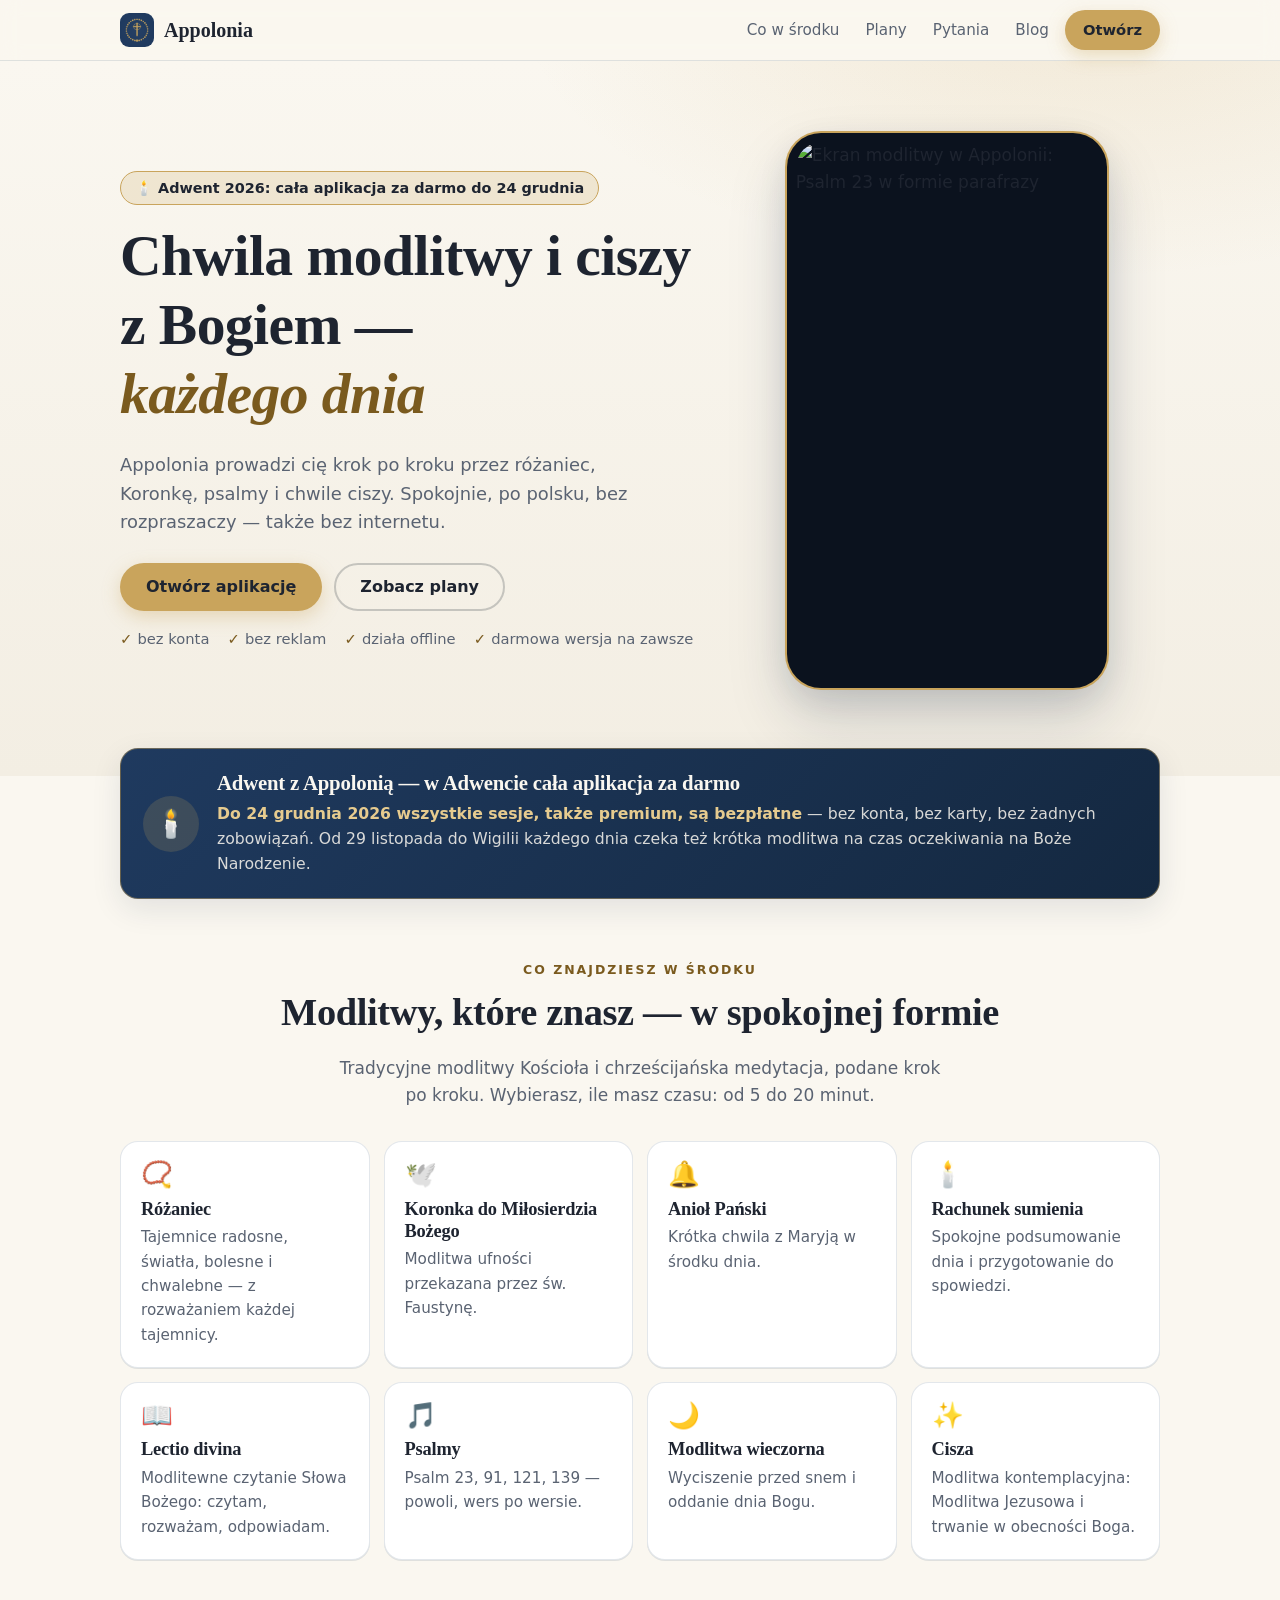
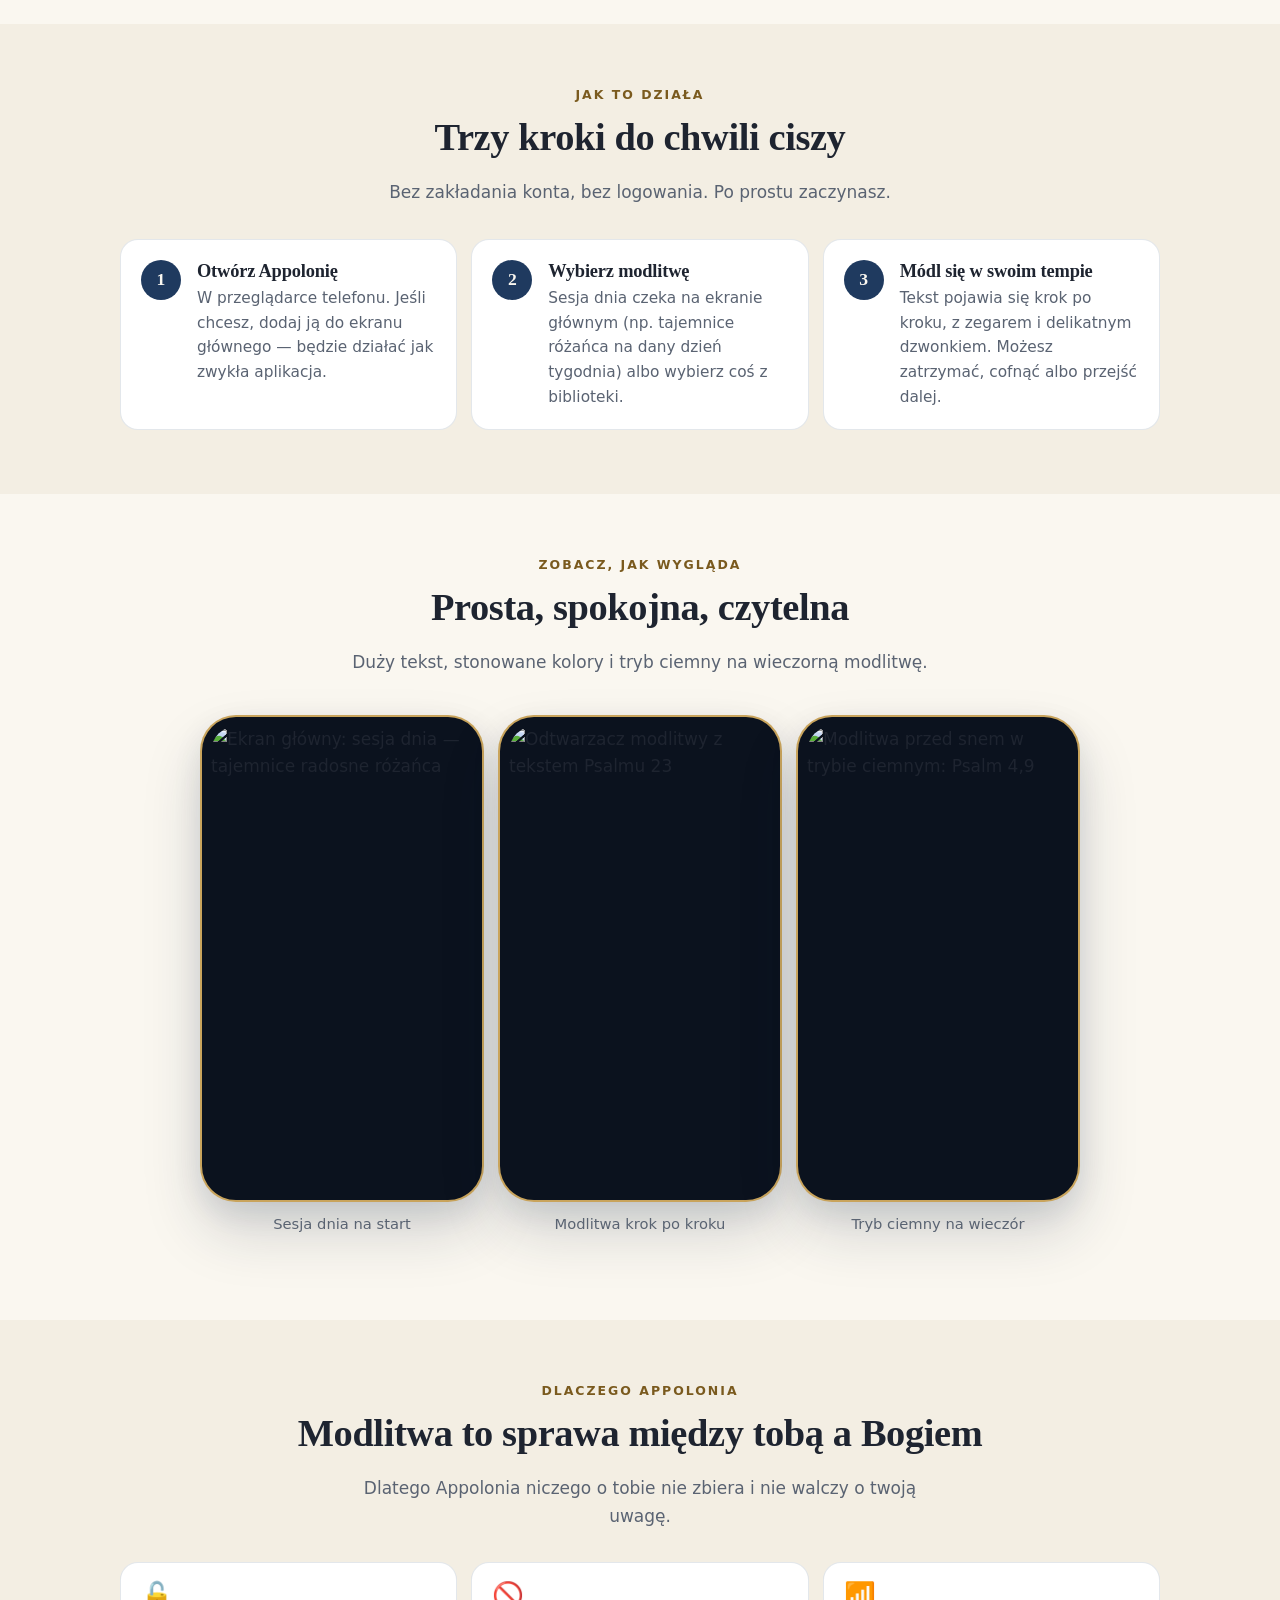
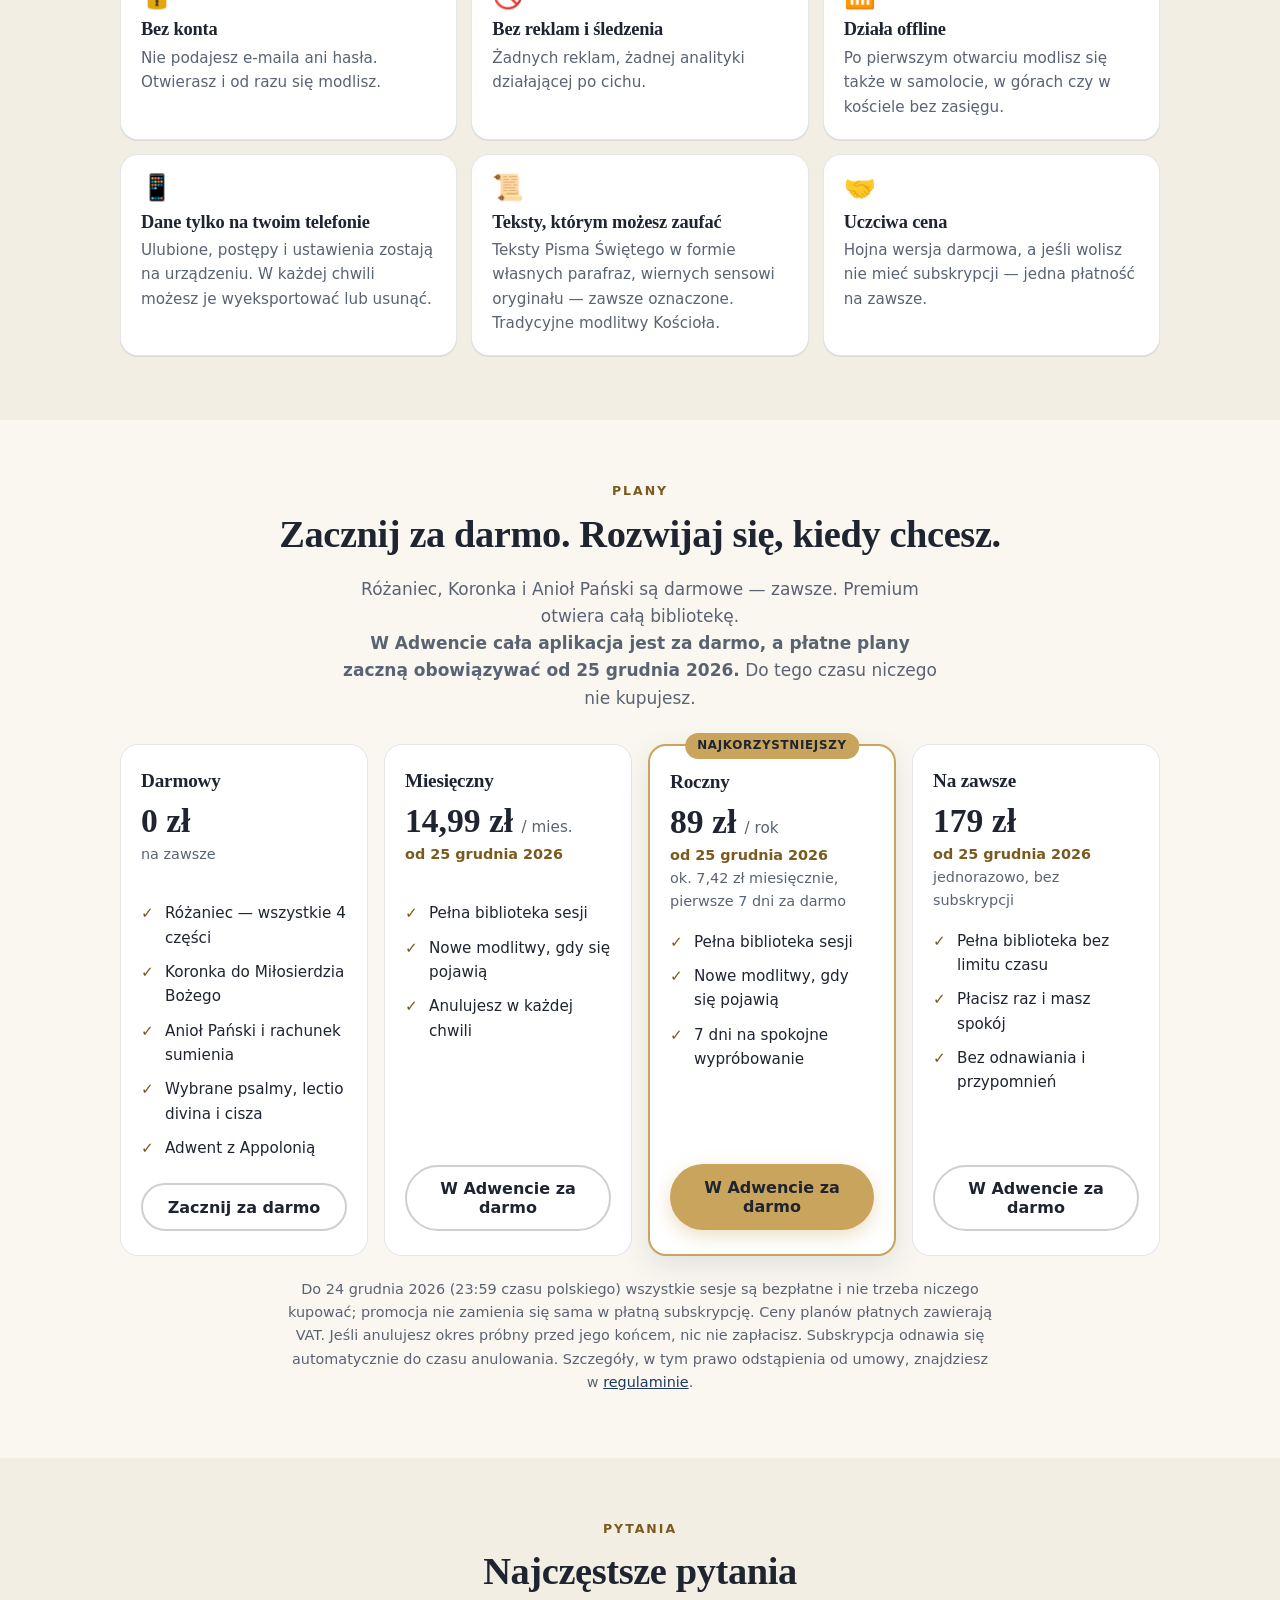
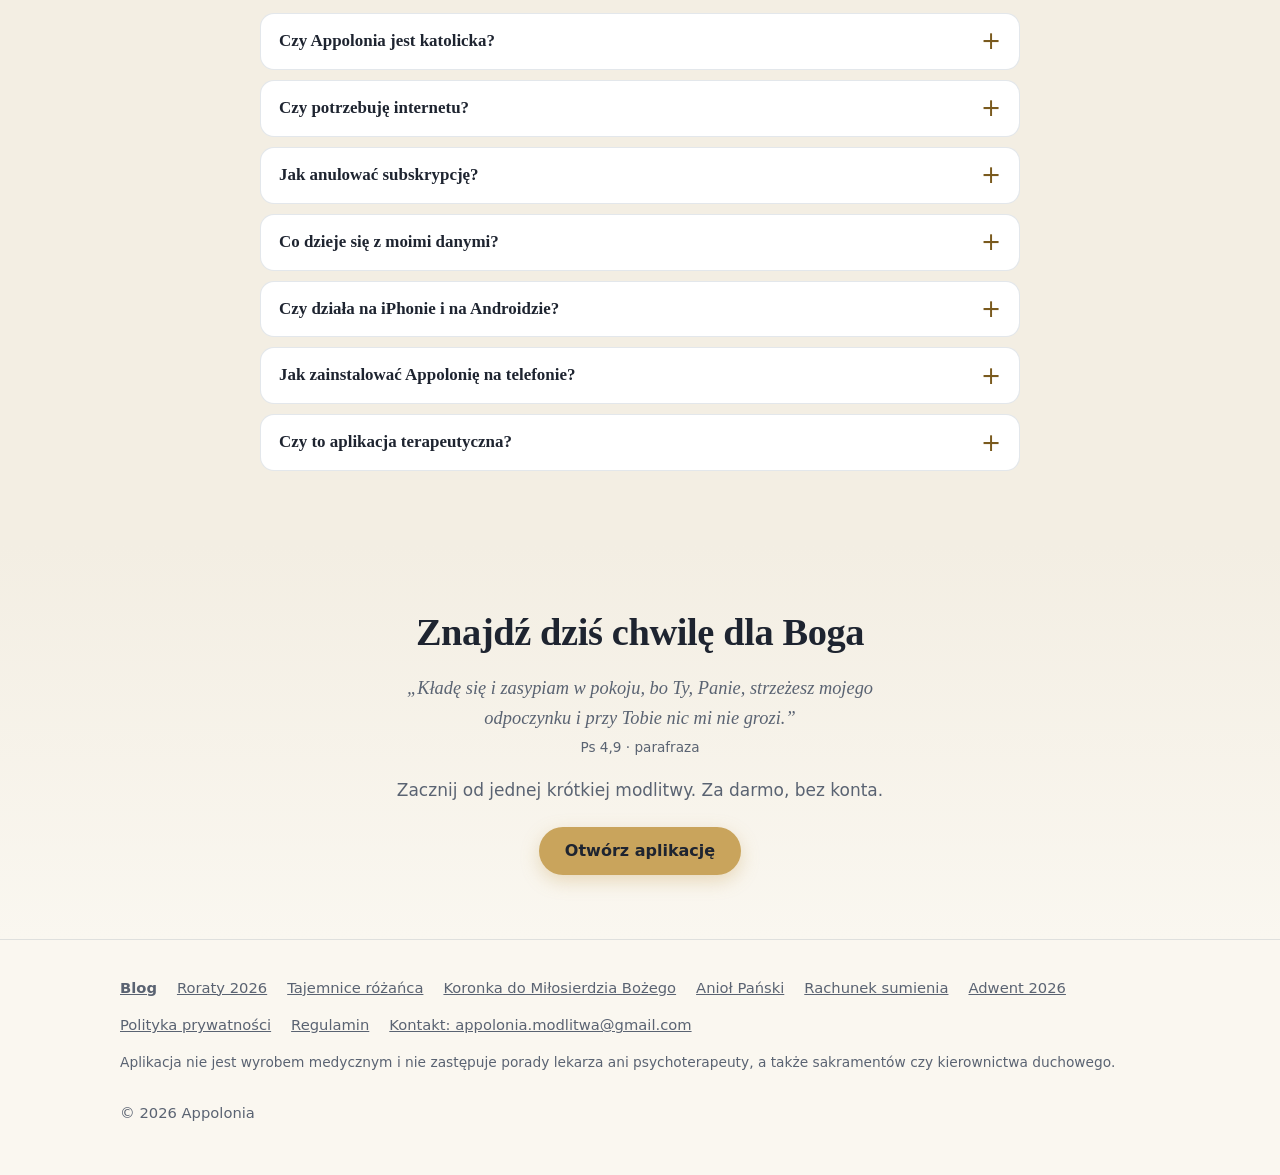
==== site/index.html @ 5b20d832 "Add files via upload" ====
<!doctype html>
<html lang="pl">
<head>
<meta charset="utf-8">
<script>
  /* Adres aplikacji. Na produkcji aplikacja leży w katalogu głównym, a strona w /site/. */
  const APP_URL = '../index.html';
</script>
<meta name="viewport" content="width=device-width, initial-scale=1, viewport-fit=cover">
<title>Appolonia — modlitwa i chwila ciszy z Bogiem</title>
<meta name="description" content="Appolonia prowadzi cię krok po kroku przez różaniec, Koronkę do Miłosierdzia Bożego, psalmy i chwile ciszy. W Adwencie cała aplikacja za darmo. Po polsku, bez konta, bez reklam, także offline.">
<!-- https://zavattaro.github.io/appolonia/site = publiczny adres katalogu site/ (bez końcowego „/”), np. https://appolonia.app/site — podmień: python3 scripts/set_base_url.py https://… -->
<link rel="canonical" href="https://zavattaro.github.io/appolonia/site/">
<meta name="theme-color" content="#1F3A5F" media="(prefers-color-scheme: light)">
<meta name="theme-color" content="#10161F" media="(prefers-color-scheme: dark)">
<meta name="color-scheme" content="light dark">
<meta property="og:type" content="website">
<meta property="og:url" content="https://zavattaro.github.io/appolonia/site/">
<meta property="og:locale" content="pl_PL">
<meta property="og:site_name" content="Appolonia">
<meta property="og:title" content="Appolonia — chwila modlitwy i ciszy z Bogiem, każdego dnia">
<meta property="og:description" content="Prowadzona modlitwa po polsku: różaniec, Koronka, Anioł Pański, psalmy i cisza. Bez konta, bez reklam, także offline.">
<meta property="og:image" content="https://zavattaro.github.io/appolonia/site/screenshots/og.png">
<meta property="og:image:width" content="1200">
<meta property="og:image:height" content="630">
<meta property="og:image:alt" content="Appolonia — ekran modlitwy z Psalmem 23">
<meta name="twitter:card" content="summary_large_image">
<link rel="icon" type="image/png" sizes="192x192" href="../icons/icon-192.png">
<link rel="apple-touch-icon" href="../icons/apple-touch-icon.png">
<script type="application/ld+json">
{
  "@context": "https://schema.org",
  "@type": "SoftwareApplication",
  "name": "Appolonia",
  "description": "Prowadzona modlitwa katolicka po polsku: różaniec, Koronka do Miłosierdzia Bożego, Anioł Pański, rachunek sumienia, psalmy i cisza. Bez konta, bez reklam, także offline.",
  "applicationCategory": "LifestyleApplication",
  "operatingSystem": "Android, iOS, Windows, macOS (przeglądarka internetowa)",
  "inLanguage": "pl",
  "url": "https://zavattaro.github.io/appolonia/site/",
  "image": "https://zavattaro.github.io/appolonia/site/screenshots/og.png",
  "offers": {
    "@type": "Offer",
    "price": "0",
    "priceCurrency": "PLN",
    "description": "Adwent za darmo: cała aplikacja bezpłatnie do 24 grudnia 2026 r. Wersja darmowa pozostaje bezpłatna także później.",
    "availability": "https://schema.org/InStock",
    "url": "https://zavattaro.github.io/appolonia/site/"
  }
}
</script>
<style>
:root{
  --primary:#1F3A5F; --primary-dark:#142840; --accent:#C9A45C; --accent-ink:#7A5A1E;
  --bg:#FAF7F0; --bg-alt:#F3EEE3; --surface:#FFFFFF; --text:#1E2430; --muted:#5A6372;
  --line:rgba(31,58,95,.12); --shadow:0 10px 30px rgba(20,40,64,.10);
  --on-primary:#FAF7F0; --btn-text:#1E2430;
  --serif:Georgia,'Iowan Old Style','Palatino Linotype',Palatino,'Book Antiqua','Times New Roman',serif;
  --sans:system-ui,-apple-system,'Segoe UI',Roboto,'Helvetica Neue',Arial,sans-serif;
  --r:18px; --max:1080px;
}
@media (prefers-color-scheme: dark){
  :root{
    --primary:#8FB0D9; --primary-dark:#0E1A2B; --accent:#D9B977; --accent-ink:#D9B977;
    --bg:#10161F; --bg-alt:#141C27; --surface:#1A2330; --text:#ECE8DF; --muted:#A9B1BD;
    --line:rgba(236,232,223,.10); --shadow:0 10px 30px rgba(0,0,0,.35);
    --on-primary:#ECE8DF; --btn-text:#10161F;
  }
}
*,*::before,*::after{box-sizing:border-box}
html{-webkit-text-size-adjust:100%;scroll-behavior:smooth}
@media (prefers-reduced-motion: reduce){html{scroll-behavior:auto}}
body{margin:0;background:var(--bg);color:var(--text);font:17px/1.6 var(--sans);overflow-x:hidden}
img{max-width:100%;height:auto;display:block}
a{color:var(--primary)}
h1,h2,h3{font-family:var(--serif);font-weight:700;line-height:1.2;margin:0 0 .5em;letter-spacing:-.01em}
h2{font-size:clamp(1.7rem,4.6vw,2.4rem);text-align:center}
p{margin:0 0 1em}
.wrap{max-width:var(--max);margin:0 auto;padding:0 20px}
.eyebrow{font:600 .78rem/1.2 var(--sans);letter-spacing:.16em;text-transform:uppercase;color:var(--accent-ink);text-align:center;margin-bottom:.7rem}
.lead{color:var(--muted);text-align:center;max-width:38rem;margin:0 auto 2rem}
section{padding:64px 0}
.alt{background:var(--bg-alt)}
.skip{position:absolute;left:-9999px}
.skip:focus{left:12px;top:12px;z-index:9;background:var(--surface);padding:8px 12px;border-radius:8px}
:focus-visible{outline:3px solid var(--accent);outline-offset:3px}

/* nagłówek */
.top{position:sticky;top:0;z-index:5;background:color-mix(in srgb,var(--bg) 88%,transparent);backdrop-filter:saturate(1.2) blur(10px);-webkit-backdrop-filter:blur(10px);border-bottom:1px solid var(--line)}
.top .wrap{display:flex;align-items:center;justify-content:space-between;height:60px;gap:12px}
.brand{display:flex;align-items:center;gap:10px;text-decoration:none;color:var(--text);font:700 1.25rem var(--serif)}
.brand img{width:34px;height:34px;border-radius:9px}
.top nav{display:flex;gap:6px;align-items:center}
.top nav a.link{display:none;text-decoration:none;color:var(--muted);font-size:.95rem;padding:8px 10px}
.top nav a.link:hover{color:var(--text)}
@media (min-width:760px){.top nav a.link{display:inline-block}}

/* przyciski */
.btn{display:inline-flex;align-items:center;justify-content:center;text-align:center;gap:8px;min-height:48px;padding:12px 24px;border-radius:999px;font:600 1rem/1.2 var(--sans);text-decoration:none;border:2px solid transparent;transition:transform .15s ease,box-shadow .15s ease;cursor:pointer}
.btn:hover{transform:translateY(-1px)}
.btn-gold{background:var(--accent);color:var(--btn-text);box-shadow:0 6px 18px rgba(201,164,92,.35)}
.btn-ghost{background:transparent;color:var(--text);border-color:color-mix(in srgb,var(--text) 22%,transparent)}
.btn-sm{min-height:40px;padding:8px 16px;font-size:.92rem}
.btn-block{width:100%}

/* hero */
.hero{padding:40px 0 56px;background:
  radial-gradient(60rem 30rem at 85% -10%,color-mix(in srgb,var(--accent) 18%,transparent),transparent 60%),
  linear-gradient(180deg,var(--bg) 0%,var(--bg-alt) 100%)}
.hero .wrap{display:grid;gap:36px;align-items:center}
.hero h1{font-size:clamp(2.1rem,7.4vw,3.6rem);margin-bottom:.4em}
.hero h1 em{font-style:italic;color:var(--accent-ink);font-weight:700}
.hero p.sub{font-size:1.12rem;color:var(--muted);max-width:34rem}
.cta{display:flex;flex-wrap:wrap;gap:12px;margin:1.6rem 0 1rem}
.trust{display:flex;flex-wrap:wrap;gap:6px 18px;padding:0;margin:0;list-style:none;color:var(--muted);font-size:.92rem}
.trust li::before{content:"✓ ";color:var(--accent-ink);font-weight:700}
.phone{border-radius:34px;padding:9px;background:#0B121E;box-shadow:0 0 0 2px var(--accent),var(--shadow),0 30px 60px rgba(20,40,64,.18);max-width:290px;margin:0 auto}
.phone img{border-radius:26px;width:100%}
@media (min-width:860px){
  .hero{padding:72px 0 88px}
  .hero .wrap{grid-template-columns:1.15fr .85fr}
  .phone{max-width:320px}
}

/* adwent */
.advent{padding:0;margin-top:-28px;position:relative;z-index:1}
.advent .card{display:flex;gap:18px;align-items:center;background:linear-gradient(135deg,#1F3A5F,#142840);color:#FAF7F0;border-radius:var(--r);padding:22px 22px;box-shadow:var(--shadow);border:1px solid rgba(201,164,92,.45)}
.advent .ic{flex:0 0 auto;width:56px;height:56px;border-radius:50%;display:grid;place-items:center;background:rgba(201,164,92,.18);font-size:1.7rem}
.advent h2{font-size:1.3rem;text-align:left;margin:0 0 .25em;color:#FAF7F0}
.advent p{margin:0;color:rgba(250,247,240,.85);font-size:.98rem}
.advent strong{color:#E6CB8F}
.promo-strip{display:inline-block;margin:0 0 1rem;padding:6px 14px;border-radius:999px;background:color-mix(in srgb,var(--accent) 20%,transparent);border:1px solid var(--accent);color:var(--text);font:600 .9rem/1.4 var(--sans)}
.blog-links{display:flex;flex-wrap:wrap;gap:8px 20px}
.per.soon{color:var(--accent-ink);font-weight:600}

/* treści */
.grid{display:grid;gap:14px;grid-template-columns:1fr}
@media (min-width:560px){.grid.c2{grid-template-columns:1fr 1fr}}
@media (min-width:900px){.grid.c4{grid-template-columns:repeat(4,1fr)}.grid.c3{grid-template-columns:repeat(3,1fr)}}
@media (min-width:560px) and (max-width:899px){.grid.c4{grid-template-columns:1fr 1fr}.grid.c3{grid-template-columns:1fr 1fr}}
@media (max-width:559px){.grid.c4{grid-template-columns:1fr 1fr;gap:10px}.grid.c4 .tile{padding:16px 14px}.grid.c4 .tile h3{font-size:1.02rem}.grid.c4 .tile p{font-size:.88rem}}
@media (max-width:339px){.grid.c4{grid-template-columns:1fr}}
.tile{background:var(--surface);border:1px solid var(--line);border-radius:var(--r);padding:20px;box-shadow:0 1px 0 var(--line)}
.tile .e{font-size:1.6rem;line-height:1;display:block;margin-bottom:10px}
.tile h3{font-size:1.15rem;margin-bottom:.3em}
.tile p{color:var(--muted);font-size:.95rem;margin:0}

/* kroki */
.steps{counter-reset:s;list-style:none;padding:0;margin:0}
.steps li{position:relative;padding:20px 20px 20px 76px;background:var(--surface);border:1px solid var(--line);border-radius:var(--r)}
.steps li::before{counter-increment:s;content:counter(s);position:absolute;left:20px;top:20px;width:40px;height:40px;border-radius:50%;display:grid;place-items:center;background:var(--primary);color:var(--bg);font:700 1.1rem var(--serif)}
.steps h3{font-size:1.15rem;margin-bottom:.25em}
.steps p{margin:0;color:var(--muted);font-size:.96rem}

/* galeria */
.shots{display:flex;gap:18px;overflow-x:auto;scroll-snap-type:x mandatory;padding:8px 4px 20px;margin:0 -20px;padding-left:20px;padding-right:20px;-webkit-overflow-scrolling:touch}
.shots figure{flex:0 0 72%;max-width:280px;margin:0;scroll-snap-align:center}
.shots .phone{max-width:none}
.shots figcaption{text-align:center;color:var(--muted);font-size:.92rem;margin-top:12px}
@media (min-width:860px){.shots{justify-content:center;overflow:visible}.shots figure{flex:0 0 280px}}

/* plany */
.plans{display:grid;gap:16px;grid-template-columns:1fr;align-items:stretch}
@media (min-width:640px){.plans{grid-template-columns:1fr 1fr}}
@media (min-width:1000px){.plans{grid-template-columns:repeat(4,1fr)}}
.plan{position:relative;display:flex;flex-direction:column;background:var(--surface);border:1px solid var(--line);border-radius:var(--r);padding:24px 20px}
.plan.best{border:2px solid var(--accent);box-shadow:var(--shadow)}
.badge{position:absolute;top:-13px;left:50%;transform:translateX(-50%);background:var(--accent);color:var(--btn-text);font:700 .74rem/1 var(--sans);letter-spacing:.06em;text-transform:uppercase;padding:7px 12px;border-radius:999px;white-space:nowrap}
.plan h3{font-size:1.2rem;margin-bottom:.4em}
.price{font:700 2.1rem/1.1 var(--serif);margin:.1em 0}
.price small{font:500 .95rem var(--sans);color:var(--muted)}
.per{color:var(--muted);font-size:.9rem;min-height:1.4em;margin-bottom:.8em}
@media (min-width:1000px){.per{min-height:2.9em}}
.plan ul{list-style:none;padding:0;margin:0 0 1.2em;font-size:.95rem;flex:1}
.plan li{padding:5px 0 5px 24px;position:relative}
.plan li::before{content:"✓";position:absolute;left:0;color:var(--accent-ink);font-weight:700}
.note{text-align:center;color:var(--muted);font-size:.9rem;max-width:44rem;margin:22px auto 0}

/* FAQ */
.faq{max-width:760px;margin:0 auto}
.faq details{background:var(--surface);border:1px solid var(--line);border-radius:14px;margin-bottom:10px}
.faq summary{cursor:pointer;list-style:none;padding:16px 48px 16px 18px;font:700 1.06rem/1.35 var(--serif);position:relative;min-height:48px}
.faq summary::-webkit-details-marker{display:none}
.faq summary::after{content:"+";position:absolute;right:18px;top:50%;transform:translateY(-50%);font:400 1.5rem var(--sans);color:var(--accent-ink)}
.faq details[open] summary::after{content:"–"}
.faq .a{padding:0 18px 16px;color:var(--muted)}
.faq .a p:last-child{margin-bottom:0}
.faq ol{padding-left:1.2em;margin:.3em 0 .8em}
.faq h4{margin:.6em 0 .2em;color:var(--text);font:600 .98rem var(--sans)}

/* zakończenie */
.final{text-align:center;background:linear-gradient(180deg,var(--bg-alt),var(--bg))}
.final p{color:var(--muted);max-width:32rem;margin:0 auto 1.4rem}
.verse{font:italic 1.15rem/1.6 var(--serif);color:var(--text);max-width:34rem;margin:0 auto 1.6rem}
.verse cite{display:block;font:normal .85rem var(--sans);color:var(--muted);margin-top:.4em}

footer{border-top:1px solid var(--line);padding:36px 0 calc(36px + env(safe-area-inset-bottom));font-size:.92rem;color:var(--muted)}
footer .wrap{display:grid;gap:14px}
footer nav{display:flex;flex-wrap:wrap;gap:8px 20px}
footer a{color:var(--muted)}
footer .med{font-size:.86rem}
</style>
</head>
<body>
<a class="skip" href="#main">Przejdź do treści</a>

<header class="top">
  <div class="wrap">
    <a class="brand" href="#top" aria-label="Appolonia — początek strony"><img src="../icons/icon-192.png" alt="" width="34" height="34">Appolonia</a>
    <nav aria-label="Nawigacja">
      <a class="link" href="#co-w-srodku">Co w środku</a>
      <a class="link" href="#plany">Plany</a>
      <a class="link" href="#pytania">Pytania</a>
      <a class="link" href="blog/index.html">Blog</a>
      <a class="btn btn-gold btn-sm" data-app href="../index.html">Otwórz</a>
    </nav>
  </div>
</header>

<main id="main">
  <section class="hero" id="top">
    <div class="wrap">
      <div>
        <p class="promo-strip">🕯️ Adwent 2026: cała aplikacja za darmo do 24 grudnia</p>
        <h1>Chwila modlitwy i&nbsp;ciszy z&nbsp;Bogiem — <em>każdego&nbsp;dnia</em></h1>
        <p class="sub">Appolonia prowadzi cię krok po kroku przez różaniec, Koronkę, psalmy i&nbsp;chwile ciszy. Spokojnie, po polsku, bez rozpraszaczy — także bez internetu.</p>
        <div class="cta">
          <a class="btn btn-gold" data-app href="../index.html">Otwórz aplikację</a>
          <a class="btn btn-ghost" href="#plany">Zobacz plany</a>
        </div>
        <ul class="trust">
          <li>bez konta</li><li>bez reklam</li><li>działa offline</li><li>darmowa wersja na zawsze</li>
        </ul>
      </div>
      <div class="phone"><img src="screenshots/phone-3-player.png" width="720" height="1280" alt="Ekran modlitwy w Appolonii: Psalm 23 w formie parafrazy" fetchpriority="high"></div>
    </div>
  </section>

  <section class="advent" aria-labelledby="adwent-h">
    <div class="wrap">
      <div class="card">
        <div class="ic" aria-hidden="true">🕯️</div>
        <div>
          <h2 id="adwent-h">Adwent z Appolonią — w Adwencie cała aplikacja za darmo</h2>
          <p><strong>Do 24 grudnia 2026 wszystkie sesje, także premium, są bezpłatne</strong> — bez konta, bez karty, bez żadnych zobowiązań. Od 29 listopada do Wigilii każdego dnia czeka też krótka modlitwa na czas oczekiwania na Boże Narodzenie.</p>
        </div>
      </div>
    </div>
  </section>

  <section id="co-w-srodku" aria-labelledby="inside-h">
    <div class="wrap">
      <div class="eyebrow">Co znajdziesz w środku</div>
      <h2 id="inside-h">Modlitwy, które znasz —&nbsp;w&nbsp;spokojnej formie</h2>
      <p class="lead">Tradycyjne modlitwy Kościoła i chrześcijańska medytacja, podane krok po kroku. Wybierasz, ile masz czasu: od 5 do 20 minut.</p>
      <div class="grid c4">
        <div class="tile"><span class="e" aria-hidden="true">📿</span><h3>Różaniec</h3><p>Tajemnice radosne, światła, bolesne i chwalebne — z rozważaniem każdej tajemnicy.</p></div>
        <div class="tile"><span class="e" aria-hidden="true">🕊️</span><h3>Koronka do Miłosierdzia Bożego</h3><p>Modlitwa ufności przekazana przez św. Faustynę.</p></div>
        <div class="tile"><span class="e" aria-hidden="true">🔔</span><h3>Anioł Pański</h3><p>Krótka chwila z Maryją w środku dnia.</p></div>
        <div class="tile"><span class="e" aria-hidden="true">🕯️</span><h3>Rachunek sumienia</h3><p>Spokojne podsumowanie dnia i przygotowanie do spowiedzi.</p></div>
        <div class="tile"><span class="e" aria-hidden="true">📖</span><h3>Lectio divina</h3><p>Modlitewne czytanie Słowa Bożego: czytam, rozważam, odpowiadam.</p></div>
        <div class="tile"><span class="e" aria-hidden="true">🎵</span><h3>Psalmy</h3><p>Psalm 23, 91, 121, 139 — powoli, wers po wersie.</p></div>
        <div class="tile"><span class="e" aria-hidden="true">🌙</span><h3>Modlitwa wieczorna</h3><p>Wyciszenie przed snem i oddanie dnia Bogu.</p></div>
        <div class="tile"><span class="e" aria-hidden="true">✨</span><h3>Cisza</h3><p>Modlitwa kontemplacyjna: Modlitwa Jezusowa i trwanie w obecności Boga.</p></div>
      </div>
    </div>
  </section>

  <section class="alt" aria-labelledby="how-h">
    <div class="wrap">
      <div class="eyebrow">Jak to działa</div>
      <h2 id="how-h">Trzy kroki do chwili ciszy</h2>
      <p class="lead">Bez zakładania konta, bez logowania. Po prostu zaczynasz.</p>
      <ol class="steps grid c3">
        <li><h3>Otwórz Appolonię</h3><p>W przeglądarce telefonu. Jeśli chcesz, dodaj ją do ekranu głównego — będzie działać jak zwykła aplikacja.</p></li>
        <li><h3>Wybierz modlitwę</h3><p>Sesja dnia czeka na ekranie głównym (np. tajemnice różańca na dany dzień tygodnia) albo wybierz coś z biblioteki.</p></li>
        <li><h3>Módl się w swoim tempie</h3><p>Tekst pojawia się krok po kroku, z zegarem i delikatnym dzwonkiem. Możesz zatrzymać, cofnąć albo przejść dalej.</p></li>
      </ol>
    </div>
  </section>

  <section aria-labelledby="shots-h">
    <div class="wrap">
      <div class="eyebrow">Zobacz, jak wygląda</div>
      <h2 id="shots-h">Prosta, spokojna, czytelna</h2>
      <p class="lead">Duży tekst, stonowane kolory i tryb ciemny na wieczorną modlitwę.</p>
      <div class="shots">
        <figure><div class="phone"><img src="screenshots/phone-1-home.png" width="720" height="1280" loading="lazy" alt="Ekran główny: sesja dnia — tajemnice radosne różańca"></div><figcaption>Sesja dnia na start</figcaption></figure>
        <figure><div class="phone"><img src="screenshots/phone-3-player.png" width="720" height="1280" loading="lazy" alt="Odtwarzacz modlitwy z tekstem Psalmu 23"></div><figcaption>Modlitwa krok po kroku</figcaption></figure>
        <figure><div class="phone"><img src="screenshots/phone-5-player-dark.png" width="720" height="1280" loading="lazy" alt="Modlitwa przed snem w trybie ciemnym: Psalm 4,9"></div><figcaption>Tryb ciemny na wieczór</figcaption></figure>
      </div>
    </div>
  </section>

  <section class="alt" aria-labelledby="why-h">
    <div class="wrap">
      <div class="eyebrow">Dlaczego Appolonia</div>
      <h2 id="why-h">Modlitwa to sprawa między tobą a&nbsp;Bogiem</h2>
      <p class="lead">Dlatego Appolonia niczego o tobie nie zbiera i nie walczy o twoją uwagę.</p>
      <div class="grid c3">
        <div class="tile"><span class="e" aria-hidden="true">🔓</span><h3>Bez konta</h3><p>Nie podajesz e-maila ani hasła. Otwierasz i od razu się modlisz.</p></div>
        <div class="tile"><span class="e" aria-hidden="true">🚫</span><h3>Bez reklam i śledzenia</h3><p>Żadnych reklam, żadnej analityki działającej po cichu.</p></div>
        <div class="tile"><span class="e" aria-hidden="true">📶</span><h3>Działa offline</h3><p>Po pierwszym otwarciu modlisz się także w samolocie, w górach czy w kościele bez zasięgu.</p></div>
        <div class="tile"><span class="e" aria-hidden="true">📱</span><h3>Dane tylko na twoim telefonie</h3><p>Ulubione, postępy i ustawienia zostają na urządzeniu. W każdej chwili możesz je wyeksportować lub usunąć.</p></div>
        <div class="tile"><span class="e" aria-hidden="true">📜</span><h3>Teksty, którym możesz zaufać</h3><p>Teksty Pisma Świętego w formie własnych parafraz, wiernych sensowi oryginału — zawsze oznaczone. Tradycyjne modlitwy Kościoła.</p></div>
        <div class="tile"><span class="e" aria-hidden="true">🤝</span><h3>Uczciwa cena</h3><p>Hojna wersja darmowa, a jeśli wolisz nie mieć subskrypcji — jedna płatność na zawsze.</p></div>
      </div>
    </div>
  </section>

  <section id="plany" aria-labelledby="plans-h">
    <div class="wrap">
      <div class="eyebrow">Plany</div>
      <h2 id="plans-h">Zacznij za darmo. Rozwijaj się, kiedy chcesz.</h2>
      <p class="lead">Różaniec, Koronka i Anioł Pański są darmowe — zawsze. Premium otwiera całą bibliotekę.<br><strong>W Adwencie cała aplikacja jest za darmo, a płatne plany zaczną obowiązywać od 25 grudnia 2026.</strong> Do tego czasu niczego nie kupujesz.</p>
      <div class="plans">
        <div class="plan">
          <h3>Darmowy</h3>
          <div class="price">0 zł</div>
          <div class="per">na zawsze</div>
          <ul>
            <li>Różaniec — wszystkie 4 części</li>
            <li>Koronka do Miłosierdzia Bożego</li>
            <li>Anioł Pański i rachunek sumienia</li>
            <li>Wybrane psalmy, lectio divina i cisza</li>
            <li>Adwent z Appolonią</li>
          </ul>
          <a class="btn btn-ghost btn-block" data-app href="../index.html">Zacznij za darmo</a>
        </div>
        <div class="plan">
          <h3>Miesięczny</h3>
          <div class="price">14,99 zł <small>/ mies.</small></div>
          <div class="per soon">od 25 grudnia 2026</div>
          <ul>
            <li>Pełna biblioteka sesji</li>
            <li>Nowe modlitwy, gdy się pojawią</li>
            <li>Anulujesz w każdej chwili</li>
          </ul>
          <a class="btn btn-ghost btn-block" data-app href="../index.html">W Adwencie za darmo</a>
        </div>
        <div class="plan best">
          <span class="badge">Najkorzystniejszy</span>
          <h3>Roczny</h3>
          <div class="price">89 zł <small>/ rok</small></div>
          <div class="per soon">od 25 grudnia 2026<br><span style="font-weight:400;color:var(--muted)">ok. 7,42 zł miesięcznie, pierwsze 7 dni za darmo</span></div>
          <ul>
            <li>Pełna biblioteka sesji</li>
            <li>Nowe modlitwy, gdy się pojawią</li>
            <li>7 dni na spokojne wypróbowanie</li>
          </ul>
          <a class="btn btn-gold btn-block" data-app href="../index.html">W Adwencie za darmo</a>
        </div>
        <div class="plan">
          <h3>Na zawsze</h3>
          <div class="price">179 zł</div>
          <div class="per soon">od 25 grudnia 2026<br><span style="font-weight:400;color:var(--muted)">jednorazowo, bez subskrypcji</span></div>
          <ul>
            <li>Pełna biblioteka bez limitu czasu</li>
            <li>Płacisz raz i masz spokój</li>
            <li>Bez odnawiania i przypomnień</li>
          </ul>
          <a class="btn btn-ghost btn-block" data-app href="../index.html">W Adwencie za darmo</a>
        </div>
      </div>
      <p class="note">Do 24 grudnia 2026 (23:59 czasu polskiego) wszystkie sesje są bezpłatne i nie trzeba niczego kupować; promocja nie zamienia się sama w płatną subskrypcję. Ceny planów płatnych zawierają VAT. Jeśli anulujesz okres próbny przed jego końcem, nic nie zapłacisz. Subskrypcja odnawia się automatycznie do czasu anulowania. Szczegóły, w tym prawo odstąpienia od umowy, znajdziesz w <a href="../legal/terms.html">regulaminie</a>.</p>
    </div>
  </section>

  <section class="alt" id="pytania" aria-labelledby="faq-h">
    <div class="wrap">
      <div class="eyebrow">Pytania</div>
      <h2 id="faq-h">Najczęstsze pytania</h2>
      <div class="faq">
        <details>
          <summary>Czy Appolonia jest katolicka?</summary>
          <div class="a"><p>Tak. Appolonia opiera się na tradycyjnych modlitwach Kościoła katolickiego: różańcu, Koronce do Miłosierdzia Bożego, Aniele Pańskim, rachunku sumienia i lectio divina. Fragmenty biblijne to nasze własne parafrazy, wierne sensowi oryginału i zawsze oznaczone.</p><p>Appolonia pomaga w codziennej modlitwie, ale nie zastępuje Mszy Świętej, sakramentów ani kierownictwa duchowego.</p></div>
        </details>
        <details>
          <summary>Czy potrzebuję internetu?</summary>
          <div class="a"><p>Tylko przy pierwszym otwarciu. Potem Appolonia zapisuje się w pamięci telefonu i działa całkowicie offline — wszystkie modlitwy, dzwonki i zegar.</p></div>
        </details>
        <details>
          <summary>Jak anulować subskrypcję?</summary>
          <div class="a"><p>W każdej chwili, bez podawania powodu. Link do zarządzania subskrypcją znajdziesz w e-mailu z potwierdzeniem zakupu. Po anulowaniu zachowujesz dostęp do końca opłaconego okresu, a potem wracasz do wersji darmowej — twoje postępy i ulubione zostają.</p><p>Plan „Na zawsze” to jednorazowa płatność — nie ma czego anulować.</p></div>
        </details>
        <details>
          <summary>Co dzieje się z moimi danymi?</summary>
          <div class="a"><p>Nic nie opuszcza twojego telefonu. Nie zakładasz konta, nie wysyłamy twoich ulubionych, postępów ani ustawień na żaden serwer i nie używamy reklam ani śledzenia. W ustawieniach aplikacji możesz wyeksportować swoje dane albo usunąć je jednym przyciskiem. Więcej w <a href="../legal/privacy.html">polityce prywatności</a>.</p></div>
        </details>
        <details>
          <summary>Czy działa na iPhonie i na Androidzie?</summary>
          <div class="a"><p>Tak. Appolonia działa w przeglądarce na każdym nowoczesnym telefonie — iPhonie (Safari) i Androidzie (Chrome) — a także na tablecie i komputerze. Nie musisz niczego pobierać ze sklepu.</p></div>
        </details>
        <details>
          <summary>Jak zainstalować Appolonię na telefonie?</summary>
          <div class="a">
            <h4>Android (Chrome)</h4>
            <ol>
              <li>Otwórz Appolonię w Chrome.</li>
              <li>Stuknij menu <strong>⋮</strong> w prawym górnym rogu.</li>
              <li>Wybierz <strong>„Zainstaluj aplikację”</strong> lub <strong>„Dodaj do ekranu głównego”</strong>.</li>
            </ol>
            <h4>iPhone (Safari)</h4>
            <ol>
              <li>Otwórz Appolonię w Safari.</li>
              <li>Stuknij przycisk <strong>Udostępnij</strong> (kwadrat ze strzałką w górę).</li>
              <li>Przewiń w dół i wybierz <strong>„Do ekranu początkowego”</strong>, a potem <strong>„Dodaj”</strong>.</li>
            </ol>
            <p>Ikona Appolonii pojawi się obok innych aplikacji i otworzy się na pełnym ekranie, także bez internetu.</p>
          </div>
        </details>
        <details>
          <summary>Czy to aplikacja terapeutyczna?</summary>
          <div class="a"><p>Nie. Appolonia jest aplikacją do modlitwy o charakterze religijnym. Nie jest wyrobem medycznym i nie zastępuje porady lekarza ani psychoterapeuty. Jeśli przeżywasz trudny czas, porozmawiaj ze specjalistą lub zadzwoń pod bezpłatny numer 116 123.</p></div>
        </details>
      </div>
    </div>
  </section>

  <section class="final" aria-labelledby="final-h">
    <div class="wrap">
      <h2 id="final-h">Znajdź dziś chwilę dla Boga</h2>
      <p class="verse">„Kładę się i zasypiam w pokoju, bo Ty, Panie, strzeżesz mojego odpoczynku i przy Tobie nic mi nie grozi.”<cite>Ps 4,9 · parafraza</cite></p>
      <p>Zacznij od jednej krótkiej modlitwy. Za darmo, bez konta.</p>
      <a class="btn btn-gold" data-app href="../index.html">Otwórz aplikację</a>
    </div>
  </section>
</main>

<footer>
  <div class="wrap">
    <nav aria-label="Blog" class="blog-links">
      <a href="blog/index.html"><strong>Blog</strong></a>
      <a href="blog/roraty-2026.html">Roraty 2026</a>
      <a href="blog/tajemnice-rozanca.html">Tajemnice różańca</a>
      <a href="blog/koronka-do-milosierdzia-bozego.html">Koronka do Miłosierdzia Bożego</a>
      <a href="blog/aniol-panski.html">Anioł Pański</a>
      <a href="blog/rachunek-sumienia.html">Rachunek sumienia</a>
      <a href="blog/adwent-2026.html">Adwent 2026</a>
    </nav>
    <nav aria-label="Informacje prawne">
      <a href="../legal/privacy.html">Polityka prywatności</a>
      <a href="../legal/terms.html">Regulamin</a>
      <a href="mailto:appolonia.modlitwa@gmail.com">Kontakt: appolonia.modlitwa@gmail.com</a>
    </nav>
    <p class="med">Aplikacja nie jest wyrobem medycznym i nie zastępuje porady lekarza ani psychoterapeuty, a także sakramentów czy kierownictwa duchowego.</p>
    <p>© 2026 Appolonia</p>
  </div>
</footer>

<script>
  document.querySelectorAll('[data-app]').forEach(function (a) {
    a.setAttribute('href', APP_URL + (a.getAttribute('data-path') || ''));
  });
</script>
</body>
</html>
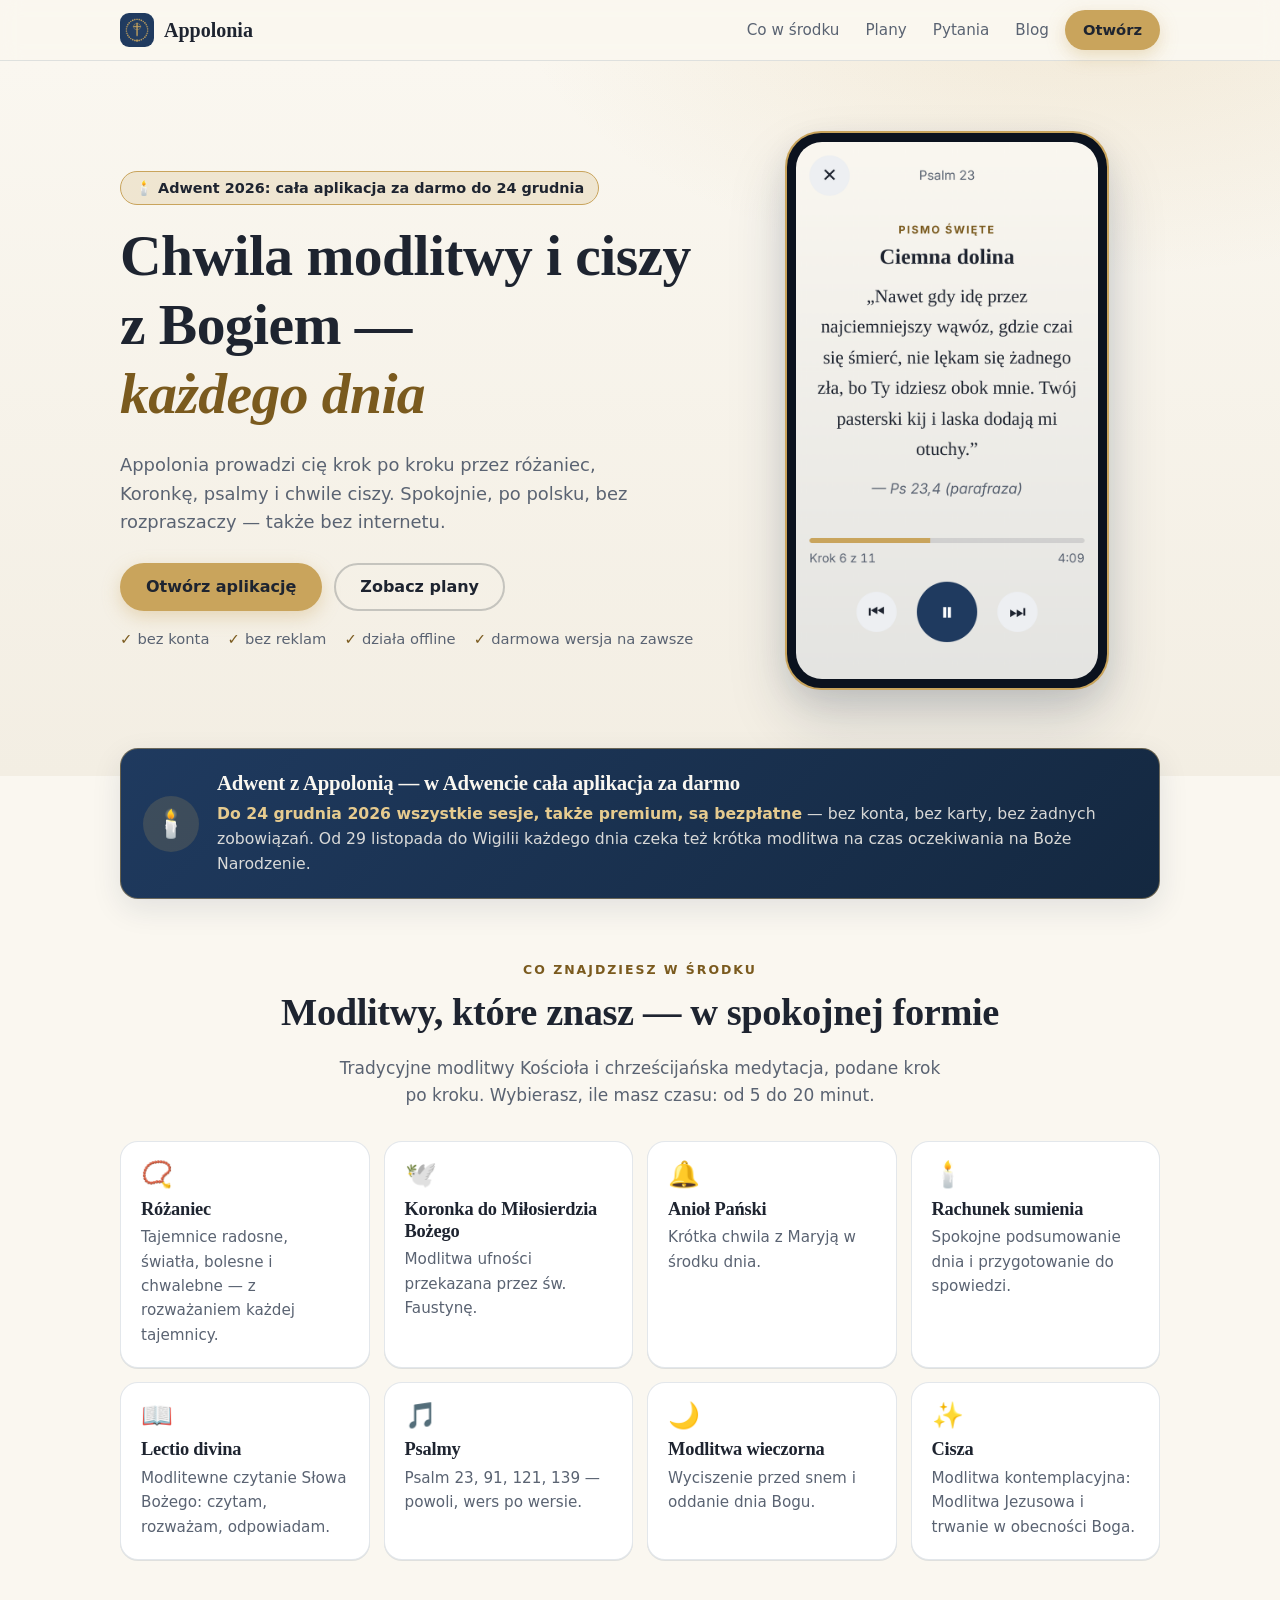
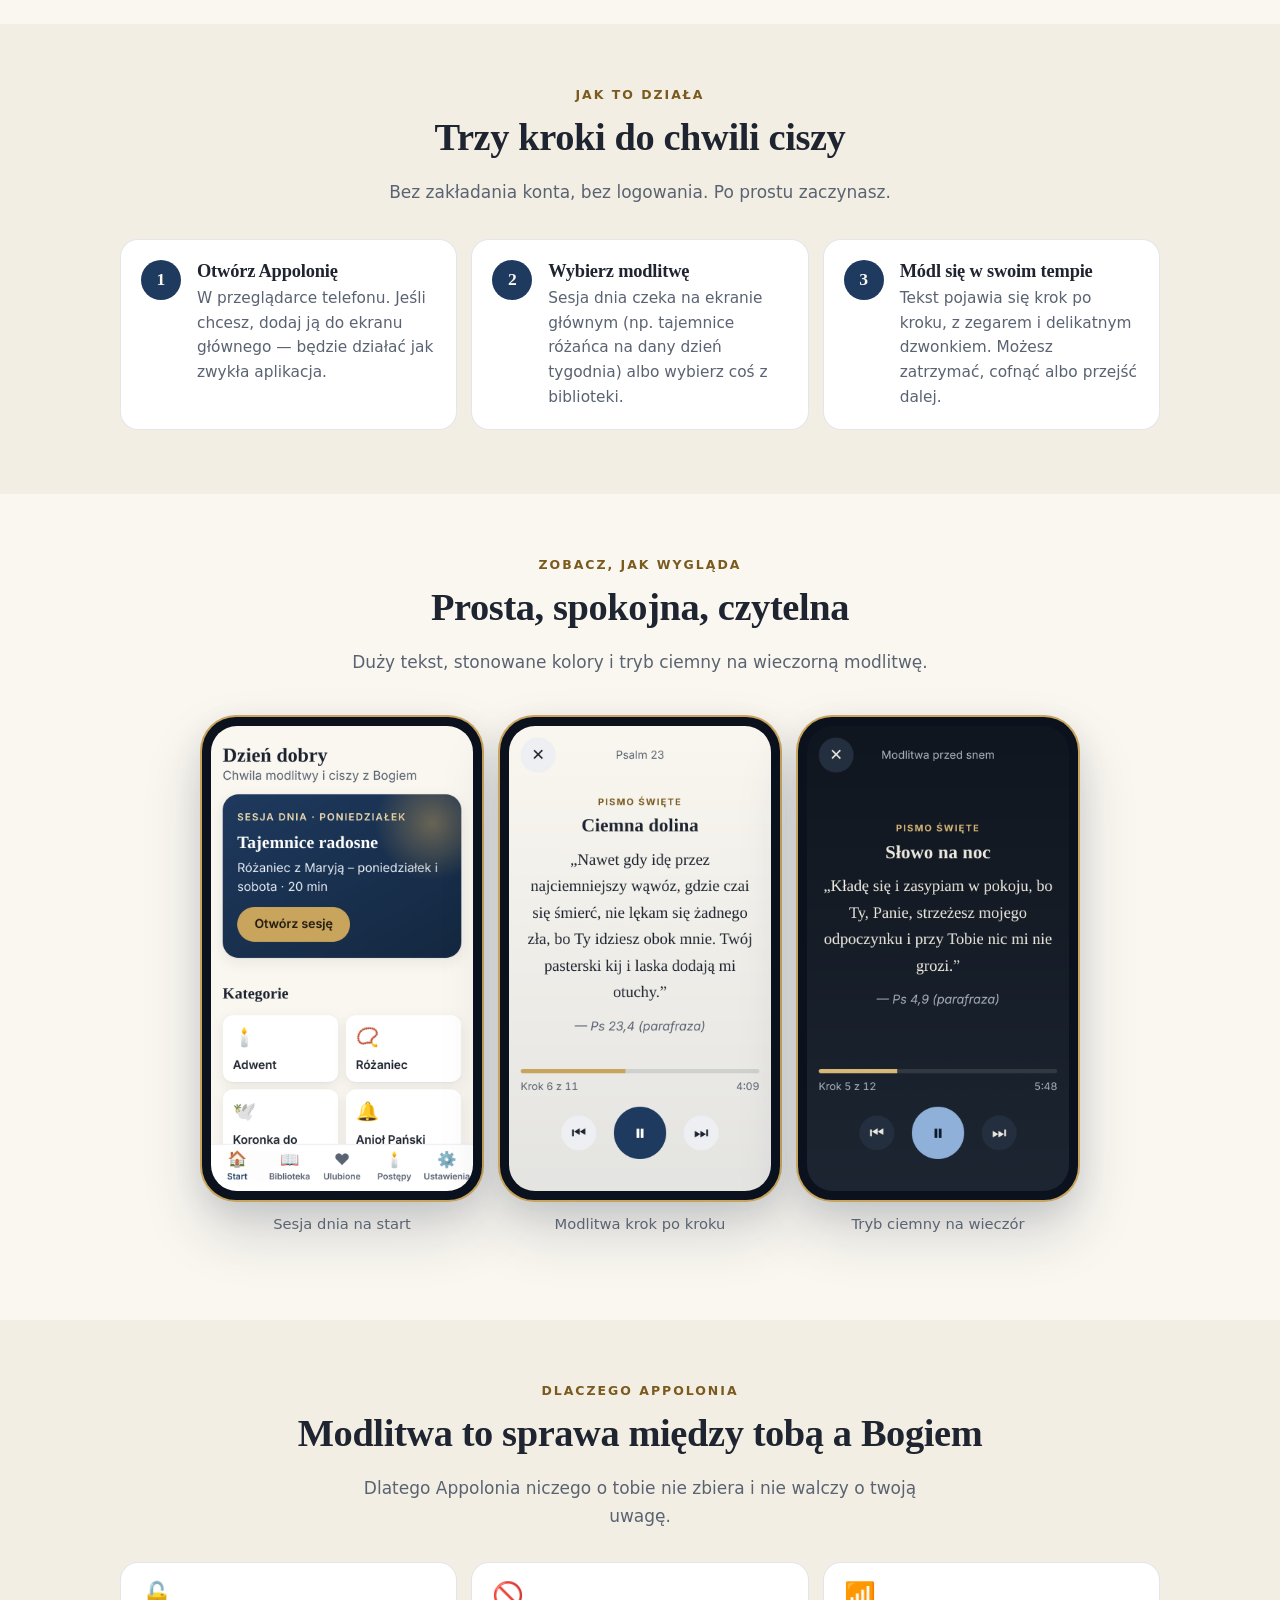
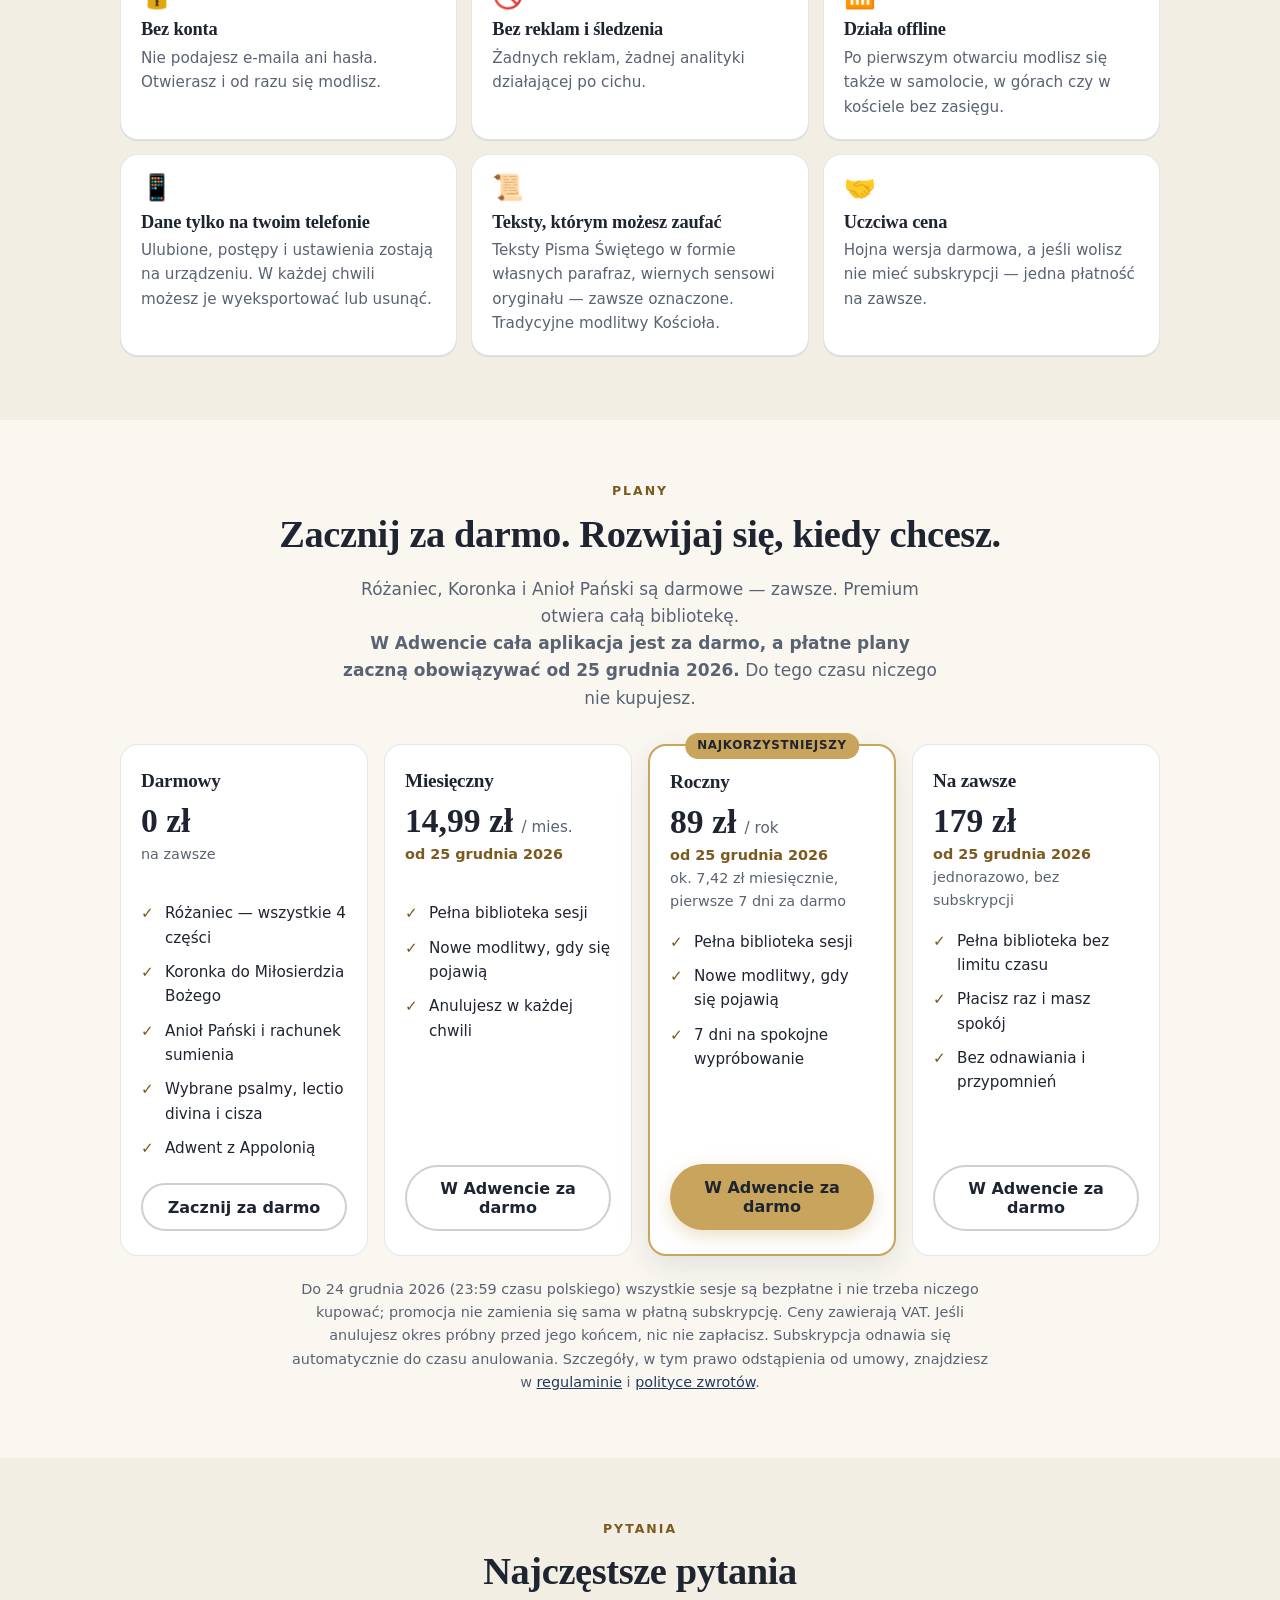
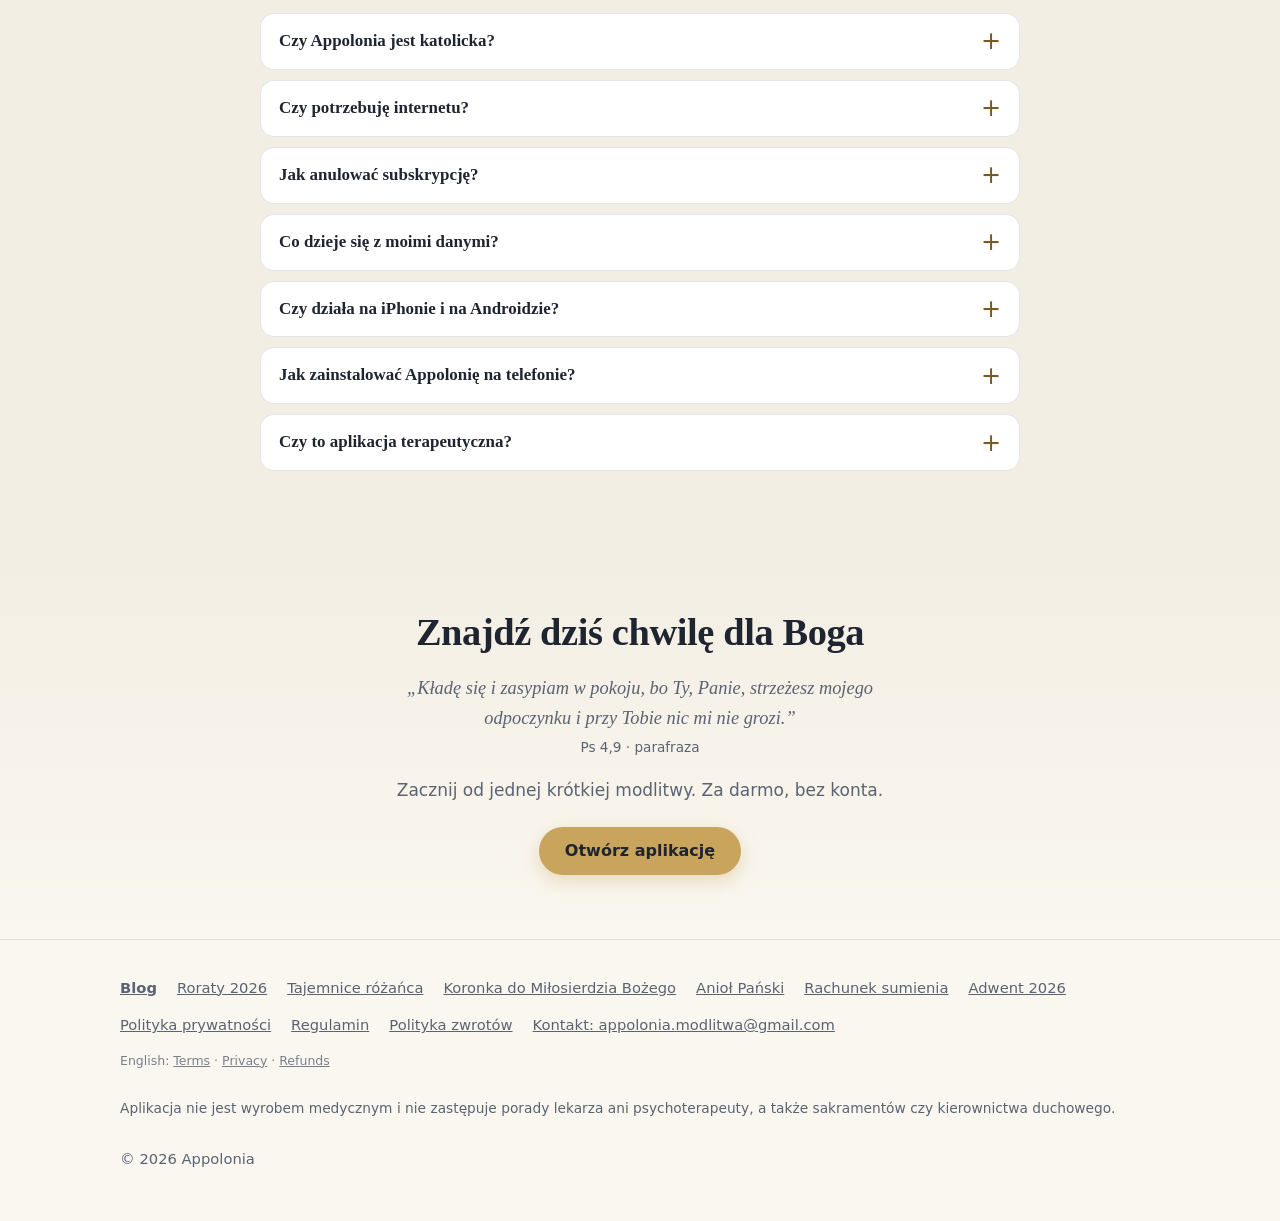
==== commit 269723ce: "Add files via upload" ====
--- a/site/index.html
+++ b/site/index.html
@@ -361,7 +361,7 @@
           <a class="btn btn-ghost btn-block" data-app href="../index.html">W Adwencie za darmo</a>
         </div>
       </div>
-      <p class="note">Do 24 grudnia 2026 (23:59 czasu polskiego) wszystkie sesje są bezpłatne i nie trzeba niczego kupować; promocja nie zamienia się sama w płatną subskrypcję. Ceny planów płatnych zawierają VAT. Jeśli anulujesz okres próbny przed jego końcem, nic nie zapłacisz. Subskrypcja odnawia się automatycznie do czasu anulowania. Szczegóły, w tym prawo odstąpienia od umowy, znajdziesz w <a href="../legal/terms.html">regulaminie</a>.</p>
+      <p class="note">Do 24 grudnia 2026 (23:59 czasu polskiego) wszystkie sesje są bezpłatne i nie trzeba niczego kupować; promocja nie zamienia się sama w płatną subskrypcję. Ceny zawierają VAT. Jeśli anulujesz okres próbny przed jego końcem, nic nie zapłacisz. Subskrypcja odnawia się automatycznie do czasu anulowania. Szczegóły, w tym prawo odstąpienia od umowy, znajdziesz w <a href="../legal/terms.html">regulaminie</a> i <a href="../legal/refund.html">polityce zwrotów</a>.</p>
     </div>
   </section>
 
@@ -440,8 +440,10 @@
     <nav aria-label="Informacje prawne">
       <a href="../legal/privacy.html">Polityka prywatności</a>
       <a href="../legal/terms.html">Regulamin</a>
+      <a href="../legal/refund.html">Polityka zwrotów</a>
       <a href="mailto:appolonia.modlitwa@gmail.com">Kontakt: appolonia.modlitwa@gmail.com</a>
     </nav>
+    <p class="en-legal" lang="en" style="font-size:.85em;opacity:.8">English: <a href="../legal/en/terms.html">Terms</a> · <a href="../legal/en/privacy.html">Privacy</a> · <a href="../legal/en/refund.html">Refunds</a></p>
     <p class="med">Aplikacja nie jest wyrobem medycznym i nie zastępuje porady lekarza ani psychoterapeuty, a także sakramentów czy kierownictwa duchowego.</p>
     <p>© 2026 Appolonia</p>
   </div>
